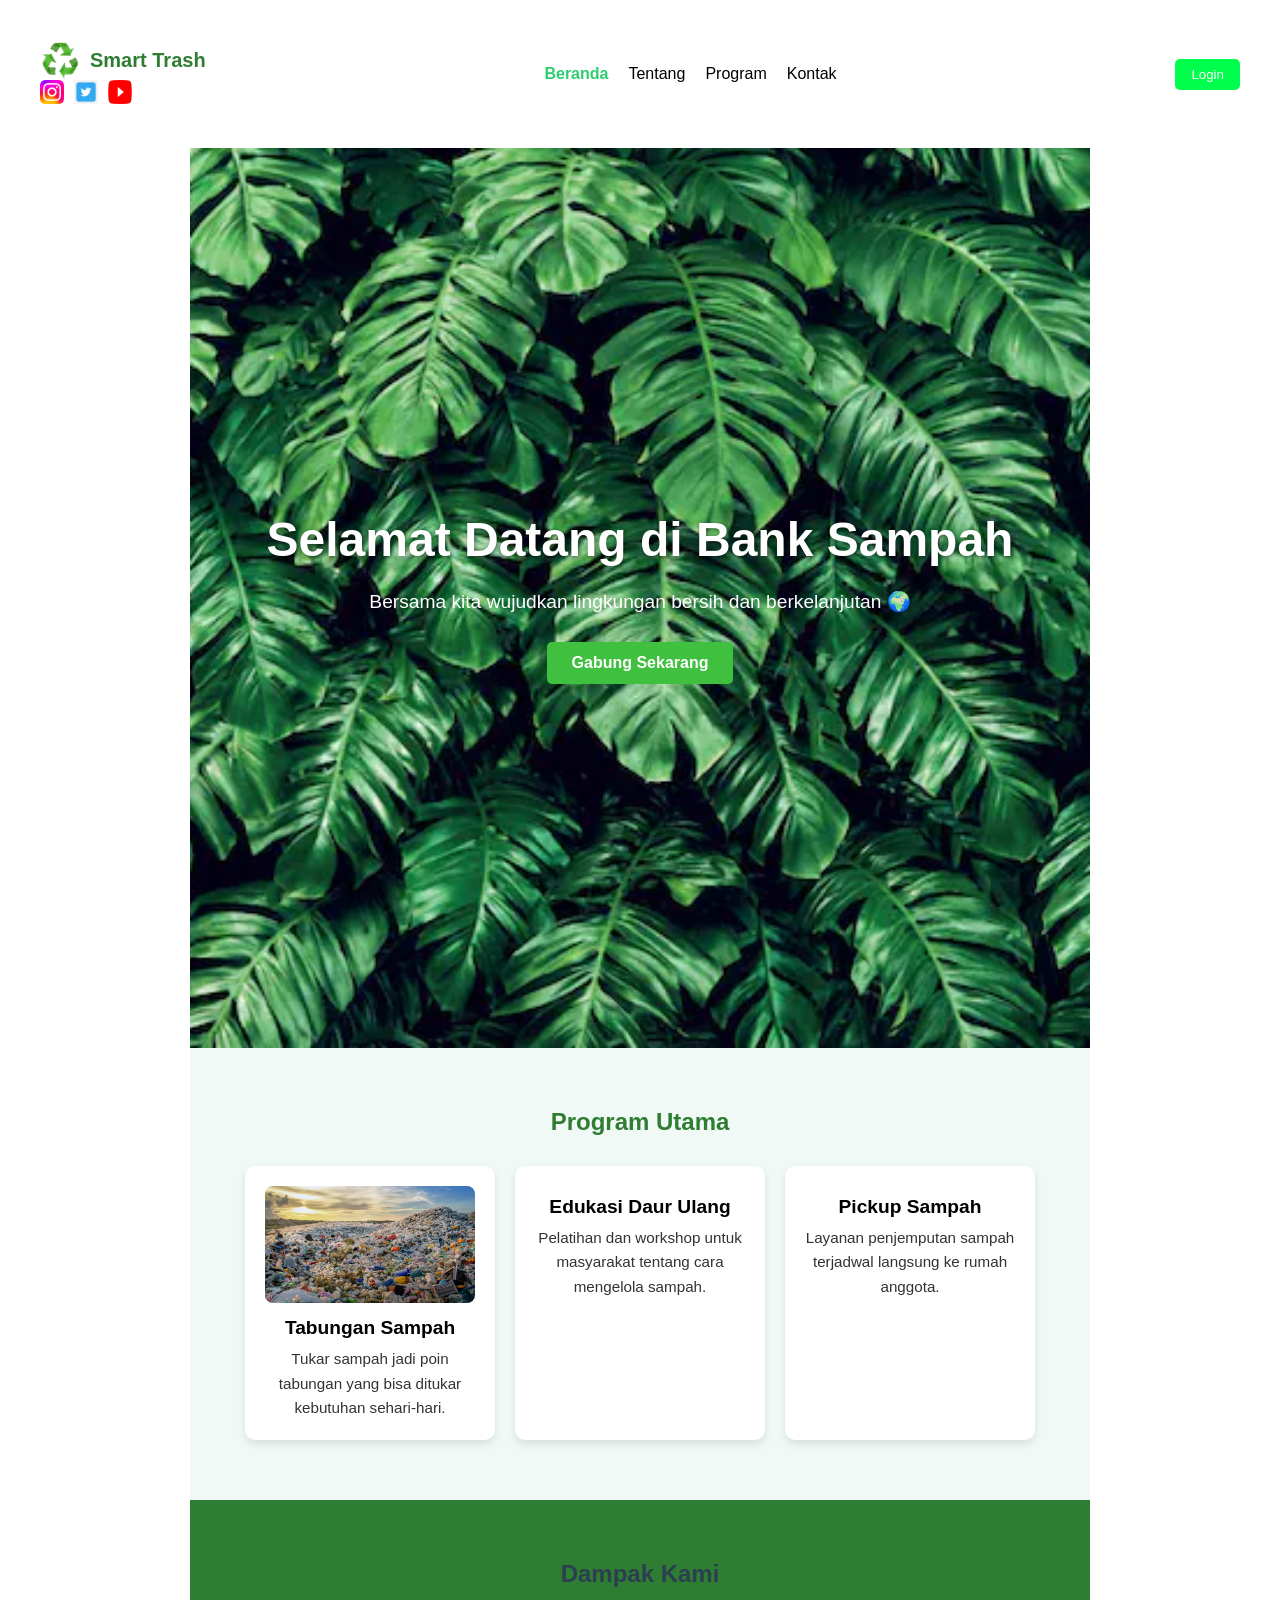
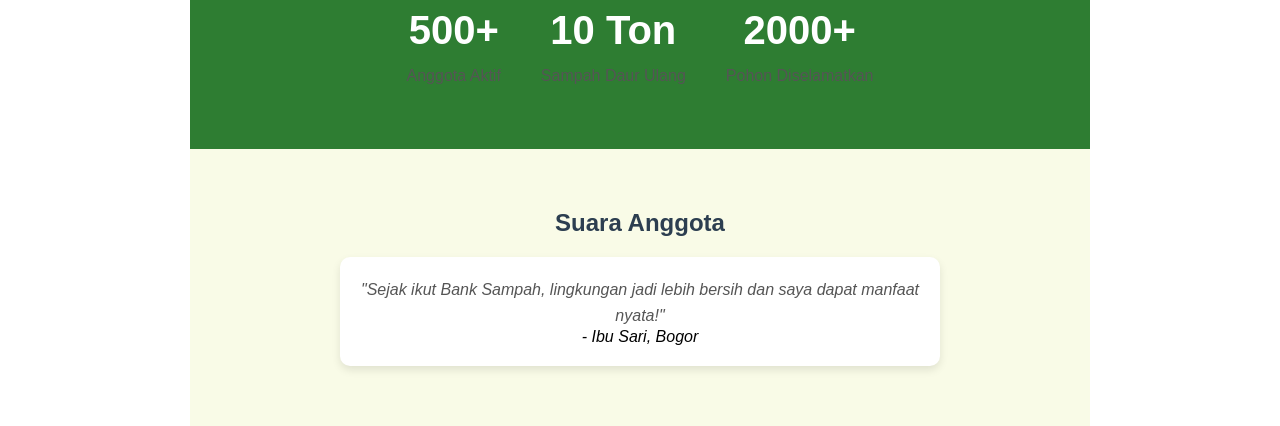
==== index.html @ 3bf2f94e "message" ====
<!DOCTYPE html>
<html lang="id">
<head>
  <meta charset="UTF-8">
  <meta name="viewport" content="width=device-width, initial-scale=1.0">
  <title>Bank Sampah</title>
  <link rel="stylesheet" href="style.css">
</head>
<body>
  <!-- Navbar -->
<header>
  <div class="header-top">
    <div class="brand">
      <img src="images/green-1968596_1280.png" alt="Smart Trash" class="logo">
      <span class="brand-text">Smart Trash</span>
    </div>

    <div class="sosmed">
      <a href="#"><img src="images/instagram.webp" alt="Instagram" /></a>
      <a href="#"><img src="images/twitter.png" alt="Twitter" /></a>
      <a href="#"><img src="images/Youtube.png" alt="YouTube" /></a>
    </div>
  </div>

  <nav>
    <ul>
      <li><a href="index.html">Beranda</a></li>
      <li><a href="tentang.html">Tentang</a></li>
      <li><a href="program.html">Program</a></li>
      <li><a href="kontak.html">Kontak</a></li>
    </ul>
  </nav>

  <div class="login-btn">
    <a href="login.html"><button>Login</button></a>
  </div>
</header>



<section class="hero">
  <h1>Selamat Datang di Bank Sampah</h1>
  <p>Bersama kita wujudkan lingkungan bersih dan berkelanjutan 🌍</p>
  <a href="#" class="cta">Gabung Sekarang</a>
</section>

  <!-- Program Utama -->
<section class="programs">
  <h2>Program Utama</h2>
  <div class="program-list">

  <a href="artikel.html" class="program-card">
  <img src="images/sampahh.jpg" alt="Tabungan Sampah" class="program-img">
  <h3>Tabungan Sampah</h3>
  <p>Tukar sampah jadi poin tabungan yang bisa ditukar kebutuhan sehari-hari.</p>
</a>



    <div class="program-card">
      <h3>Edukasi Daur Ulang</h3>
      <p>Pelatihan dan workshop untuk masyarakat tentang cara mengelola sampah.</p>
    </div>
    <div class="program-card">
      <h3>Pickup Sampah</h3>
      <p>Layanan penjemputan sampah terjadwal langsung ke rumah anggota.</p>
    </div>
  </div>
</section>

<!-- Statistik Dampak -->
<section class="stats">
  <h2>Dampak Kami</h2>
  <div class="stats-grid">
    <div class="stat">
      <h3>500+</h3>
      <p>Anggota Aktif</p>
    </div>
    <div class="stat">
      <h3>10 Ton</h3>
      <p>Sampah Daur Ulang</p>
    </div>
    <div class="stat">
      <h3>2000+</h3>
      <p>Pohon Diselamatkan</p>
    </div>
  </div>
</section>

<!-- Testimoni -->
<section class="testimoni">
  <h2>Suara Anggota</h2>
  <div class="testimoni-card">
    <p>"Sejak ikut Bank Sampah, lingkungan jadi lebih bersih dan saya dapat manfaat nyata!"</p>
    <span>- Ibu Sari, Bogor</span>
  </div>
</section>

  <script src="script.js"></script>
</body>
</html>
---- style.css ----
/* Reset */
* {
  margin: 0;
  padding: 0;
  box-sizing: border-box;
  font-family: 'Segoe UI', sans-serif;
}

/* Navbar */
header {
  display: flex;
  justify-content: space-between;
  align-items: center;
  background: #ffffff;
  padding: 40px 40px;
  color: white;
}

header .logo {
  font-size: 1.5em;
  font-weight: bold;
}


nav ul {
  list-style: none;
  display: flex;
  gap: 20px;
  color: black
}

nav ul li a {
  text-decoration: none;
  color: white;
  transition: 0.3s;
    color: black
}

nav ul li a:hover {
  color: #c8e6c9;
}

.login-btn button {
  background: #00ff4c;
  color: #ffffff;
  border: none;
  padding: 8px 16px;
  border-radius: 5px;
  cursor: pointer;
  transition: 0.3s;
}

.login-btn button:hover {
  background: #c2ffce;
}

/* Hero Section */
.hero {
  width: 100vw;
  height: 100vh;
  background-image: url('images/daun2.webp'); /* ganti dengan gambar kamu */
  background-size: cover;
  background-position: center;
  background-repeat: no-repeat;
  display: flex;
  flex-direction: column;
  justify-content: center;
  align-items: center;
  color: white;
  text-align: center;
  padding: 0 20px;
  box-sizing: border-box;
}


.hero h1 {
  color: #ffffff; /* ganti dengan warna yang kontras dengan background */
  font-size: 3em;
  text-shadow: 1px 1px 4px rgba(0,0,0,0.5); /* supaya tetap terbaca di atas gambar */
}


.hero p {
  color:  #ffffff;
  font-size: 1.2em;
  margin-bottom: 25px;
}

.cta {
  background: #3fc13f;
  padding: 12px 25px;
  border-radius: 5px;
  text-decoration: none;
  color: white;
  font-weight: bold;
  transition: 0.3s;
}

.cta:hover {
  background: #1b5e20;
}

/* Program Section */
.programs {
  padding: 60px 40px;
  background: #f1f8e9;
  text-align: center;
}

.programs h2 {
  margin-bottom: 30px;
  color: #2e7d32;
}

.program-list {
  display: flex;
  justify-content: center;
  gap: 20px;
  flex-wrap: wrap;
}



.program-card:hover {
  transform: translateY(-5px);
  box-shadow: 0 6px 12px rgba(0,0,0,0.15);
}
/* Stats Section */
.stats {
  padding: 60px 40px;
  background: #2e7d32;
  color: white;
  text-align: center;
}

.stats-grid {
  display: flex;
  justify-content: center;
  gap: 40px;
  flex-wrap: wrap;
}

.stat h3 {
  font-size: 2.5em;
  margin-bottom: 10px;
}

/* Testimoni Section */
.testimoni {
  padding: 60px 40px;
  background: #f9fbe7;
  text-align: center;
}

.testimoni-card {
  max-width: 600px;
  margin: auto;
  background: white;
  padding: 20px;
  border-radius: 10px;
  font-style: italic;
  box-shadow: 0 4px 8px rgba(0,0,0,0.1);
}


.program-card {
  background: white;
  padding: 20px;
  border-radius: 10px;
  width: 250px;
  box-shadow: 0 4px 8px rgba(0,0,0,0.1);
  transition: 0.3s;
  text-decoration: none;
  color: inherit; /* ini penting agar teks tetap hitam */
  display: block;
}

.program-card h3 {
  color: #000;
  margin-top: 10px;
  font-size: 1.2em;
}

.program-card p {
  color: #333;
  font-size: 0.95em;
  margin-top: 8px;
}

.program-img {
  width: 100%;
  height: auto;
  border-radius: 8px;
}


nav ul li a.active {
  color: #2ecc71; /* hijau terang */
  font-weight: bold;
}


.social-icons {
  margin-top: 10px;
  font-size: 1.1em;
}

.social-icons a {
  text-decoration: none;
  margin: 0 8px;
  color: #2ecc71;
  font-weight: bold;
}

.social-icons a:hover {
  text-decoration: underline;
}


section {
  padding: 60px 20px;
  max-width: 900px;
  margin: auto;
}

h1, h2 {
  color: #2c3e50;
  margin-bottom: 20px;
}

p, ul {
  line-height: 1.6;
  color: #555;
}

.about, .contact {
  background-color: #f9f9f9;
  border-radius: 8px;
  padding: 40px;
  margin-bottom: 40px;
}


.hero-tentang {
  width: 100%;
  height: 300px;
  background-image: url('images/kerja_bakti.jpeg'); /* ganti dengan gambar kamu */
  background-size: cover;
  background-position: center;
  background-repeat: no-repeat;
  display: flex;
  align-items: center;
  justify-content: center;
  color: white;
  text-align: center;
  padding: 0 20px;
}


.hero-tentang h1 {
  font-size: 3em;
  margin: 0;
}

.konten-tentang {
  max-width: 800px;
  margin: 60px auto;
  padding: 0 20px;
  line-height: 1.8;
  color: #333;
}

.konten-tentang h2 {
  margin-top: 40px;
  color: #2c3e50;
}

.slide-out {
  animation: slideOutLeft 0.4s ease forwards;
}

@keyframes slideOutLeft {
  from {
    opacity: 1;
    transform: translateX(0);
  }
  to {
    opacity: 0;
    transform: translateX(-100px);
  }
}

.slide-in {
  animation: slideInRight 0.4s ease forwards;
}

@keyframes slideInRight {
  from {
    opacity: 0;
    transform: translateX(100px);
  }
  to {
    opacity: 1;
    transform: translateX(0);
  }
}


@keyframes zoomText {
  0% {
    transform: scale(1);
  }
  50% {
    transform: scale(1.2);
  }
  100% {
    transform: scale(1);
  }
}

.nav-zoom {
  animation: zoomText 0.4s ease;
}


nav a {
  display: inline-block;
  transition: transform 0.3s ease;
}

nav a:hover {
  transform: scale(1.2);
}




.logo a {
  text-decoration: none;
  color: #f9fbfc; /* warna teks, bisa kamu ganti */
  font-size: 0.8em;
  font-weight: bold;
  font-family: 'Poppins', sans-serif; /* opsional */
  transition: transform 0.3s ease;
}

.logo a:hover {
  transform: scale(1.05);
}

.logo {
  text-decoration: none;
  color: white;
  font-size: 1.8em;
  font-weight: normal;
  font-family: 'Poppins', sans-serif;
}

.logo {
  color: white !important;
  text-decoration: none !important;
  font-weight: normal !important;
}

.logo {
  color: white !important;
  text-decoration: none !important;
  font-weight: normal !important;
  font-size: 1.8em;
  font-family: 'Poppins', sans-serif;
}
/* Aturan untuk logo */
.logo {
  width: 70px;      /* atur lebar sesuai kebutuhan */
  height: auto;      /* biar proporsional */
  display: inline-block;
}

/* Aturan untuk logo */
.logo {
  width: 60px;       /* sesuaikan ukuran logo */
  height: auto;
  vertical-align: middle;
}

/* Aturan untuk teks di sebelah logo */
.brand-text {
  font-size: 20px;   /* ukuran teks */
  font-weight: bold; /* tebal agar menonjol */
  color: #2e7d32;    /* hijau ramah lingkungan */
  margin-left: 10px; /* jarak antara logo dan teks */
  vertical-align: middle;
}

/* Supaya logo + teks sejajar */
.brand {
  display: flex;
  align-items: center;
  text-decoration: none; /* hilangkan underline link */
}



.logo-area {
  display: flex;
  flex-direction: column;
  align-items: flex-start;
  gap: 10px;
}

.logo {
  color: white !important;
  text-decoration: none !important;
  font-size: 1.8em;
  font-weight: normal !important;
  font-family: 'Poppins', sans-serif;
}






.logo {
  width: 40px;       /* ubah angka ini sesuai ukuran yang kamu mau */
  height: auto;      /* biar proporsional dan tidak gepeng */
}


.sosmed {
  display: flex;
  gap: 10px; /* jarak antar ikon */
}

.sosmed img {
  width: 24px;
  height: 24px;
}


.programs {
  width: 100vw;
  padding: 60px 20px;
  background-color: #f0f9f5;
  box-sizing: border-box;
  text-align: center;
}

.programs h1 {
  font-size: 2.5em;
  margin-bottom: 40px;
  color: #2c3e50;
  font-family: 'Poppins', sans-serif;
}

.program-item {
  max-width: 800px;
  margin: 0 auto 40px;
  padding: 20px;
  background: white;
  border-radius: 10px;
  box-shadow: 0 2px 8px rgba(0,0,0,0.1);
  text-align: left;
  transition: transform 0.3s ease;
}

.program-item:hover {
  transform: scale(1.02);
}

.program-item h2 {
  color: #27ae60;
  margin-bottom: 10px;
  font-size: 1.4em;
}

.program-item p {
  line-height: 1.8;
  color: #333;
  font-size: 1em;
}


.kontak {
  width: 100vw;
  padding: 60px 20px;
  background-color: #eefaf3;
  box-sizing: border-box;
  text-align: center;
}

.kontak h1 {
  font-size: 2.5em;
  margin-bottom: 20px;
  color: #2c3e50;
}

.kontak ul {
  list-style: none;
  padding: 0;
  margin-bottom: 40px;
  color: #333;
}

.kontak ul li {
  margin: 10px 0;
}

.form-kontak {
  max-width: 600px;
  margin: 0 auto;
  text-align: left;
}

.form-kontak label {
  display: block;
  margin-top: 20px;
  font-weight: bold;
}

.form-kontak input,
.form-kontak textarea {
  width: 100%;
  padding: 10px;
  margin-top: 5px;
  border: 1px solid #ccc;
  border-radius: 6px;
  font-size: 1em;
}

.form-kontak button {
  margin-top: 20px;
  padding: 10px 20px;
  background-color: #27ae60;
  color: white;
  border: none;
  border-radius: 6px;
  cursor: pointer;
  transition: background-color 0.3s ease;
}

.form-kontak button:hover {
  background-color: #219150;
}
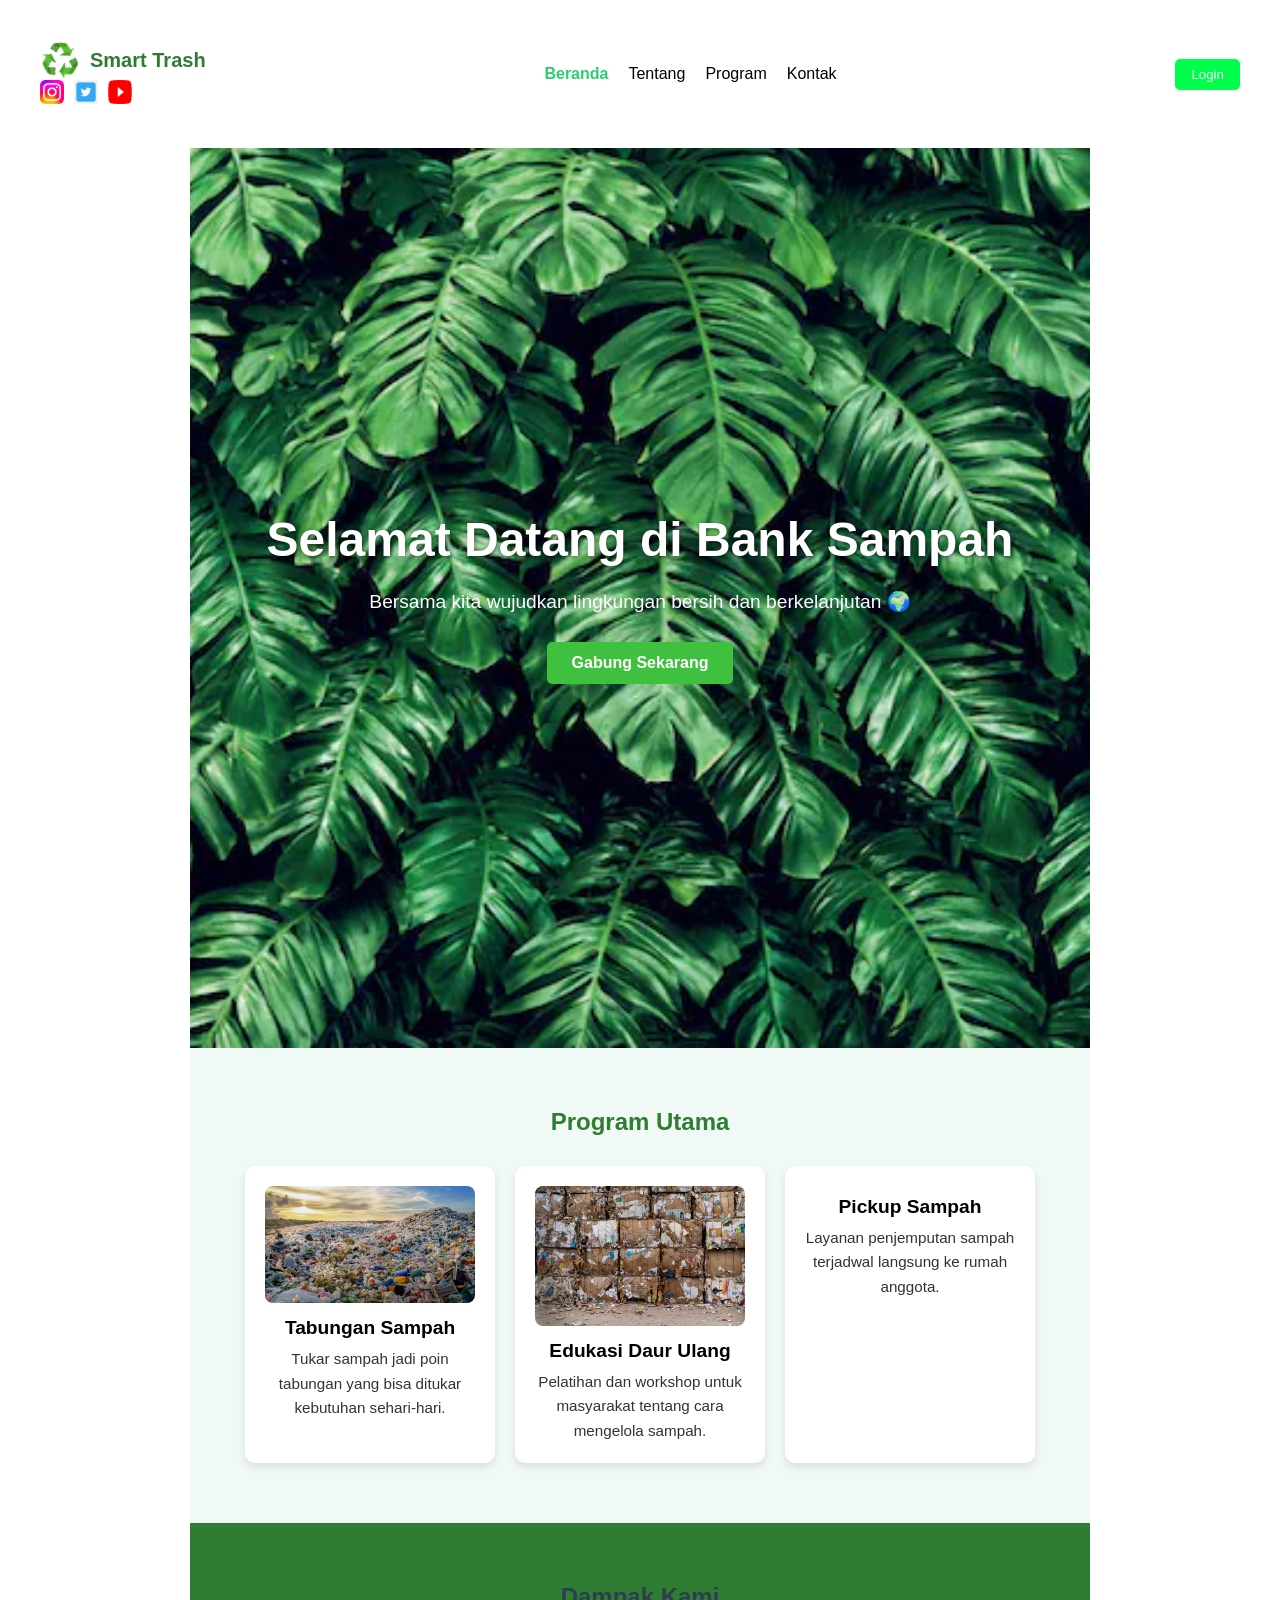
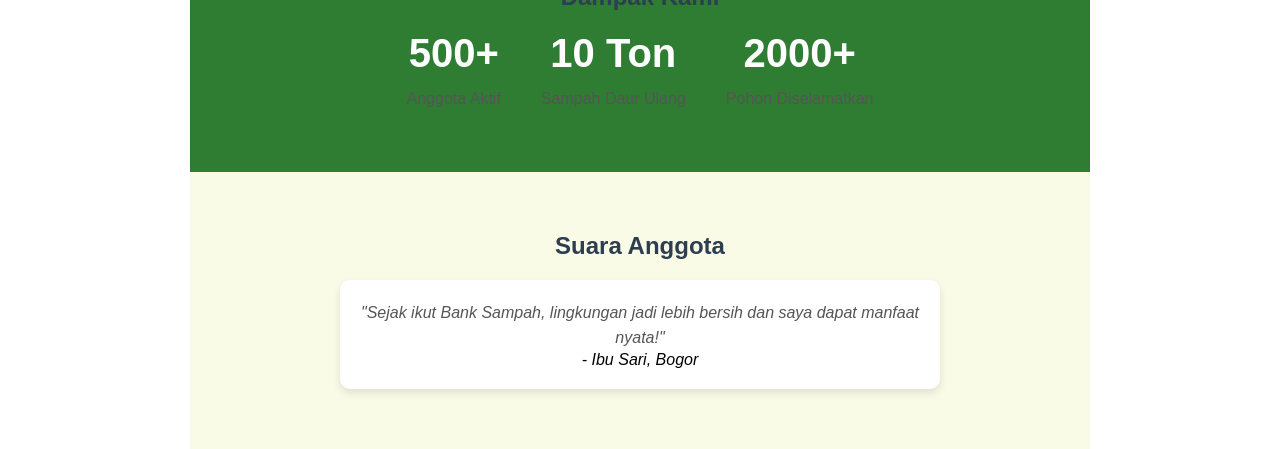
==== commit 2735a920: "message" ====
--- a/index.html
+++ b/index.html
@@ -57,10 +57,12 @@
 
 
 
-    <div class="program-card">
-      <h3>Edukasi Daur Ulang</h3>
-      <p>Pelatihan dan workshop untuk masyarakat tentang cara mengelola sampah.</p>
-    </div>
+ <a href="artikel2.html" class="program-card">
+  <img src="images/sampah1.jpg" alt="Edukasi Daur Ulang" class="program-img">
+  <h3>Edukasi Daur Ulang</h3>
+  <p>Pelatihan dan workshop untuk masyarakat tentang cara mengelola sampah.</p>
+</a>
+
     <div class="program-card">
       <h3>Pickup Sampah</h3>
       <p>Layanan penjemputan sampah terjadwal langsung ke rumah anggota.</p>
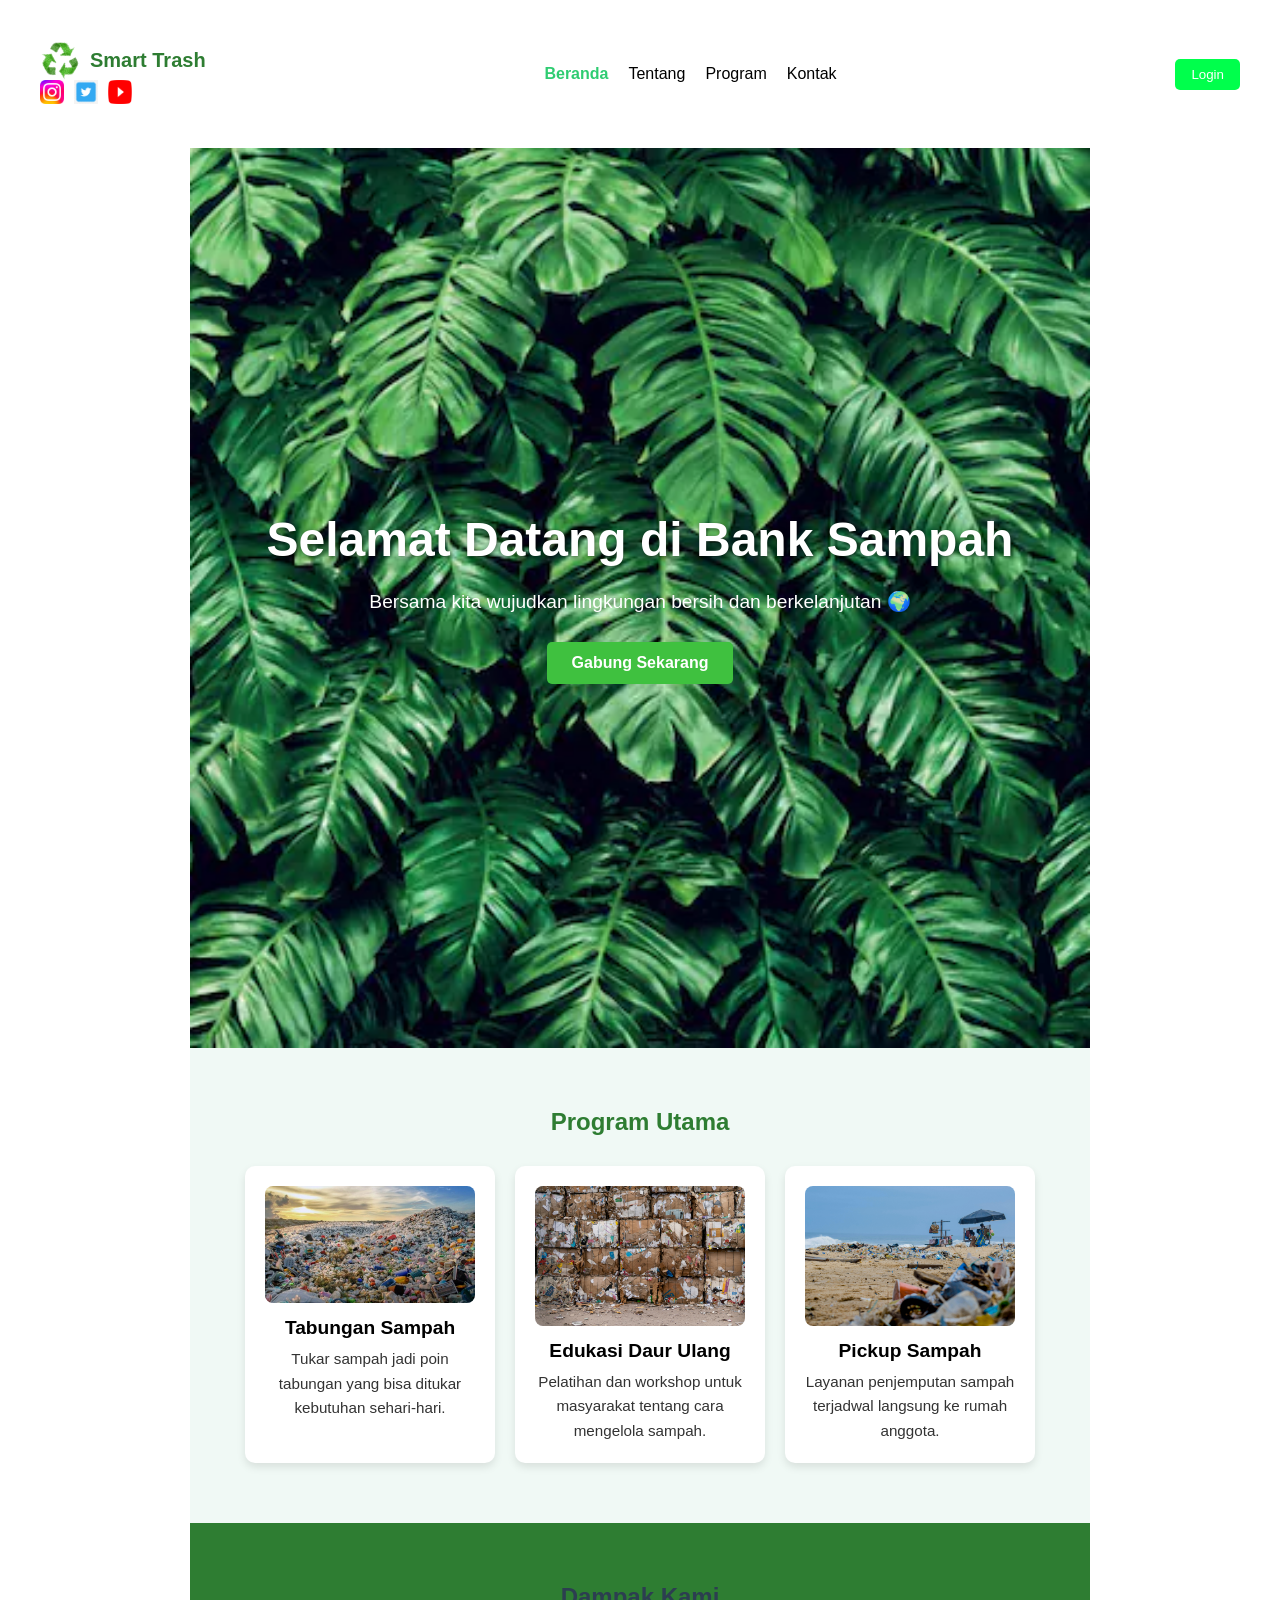
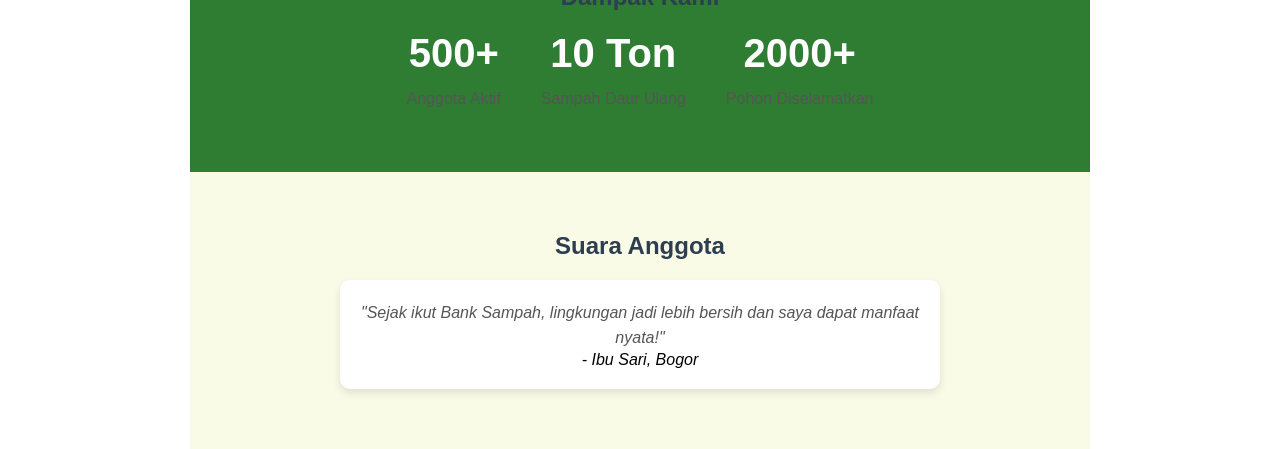
==== commit c55e7d09: "message" ====
--- a/index.html
+++ b/index.html
@@ -63,11 +63,12 @@
   <p>Pelatihan dan workshop untuk masyarakat tentang cara mengelola sampah.</p>
 </a>
 
-    <div class="program-card">
-      <h3>Pickup Sampah</h3>
-      <p>Layanan penjemputan sampah terjadwal langsung ke rumah anggota.</p>
-    </div>
-  </div>
+<a href="artikel3.html" class="program-card">
+  <img src="images/sampah3.jpg" alt="Pickup Sampah" class="program-img">
+  <h3>Pickup Sampah</h3>
+  <p>Layanan penjemputan sampah terjadwal langsung ke rumah anggota.</p>
+</a>
+
 </section>
 
 <!-- Statistik Dampak -->
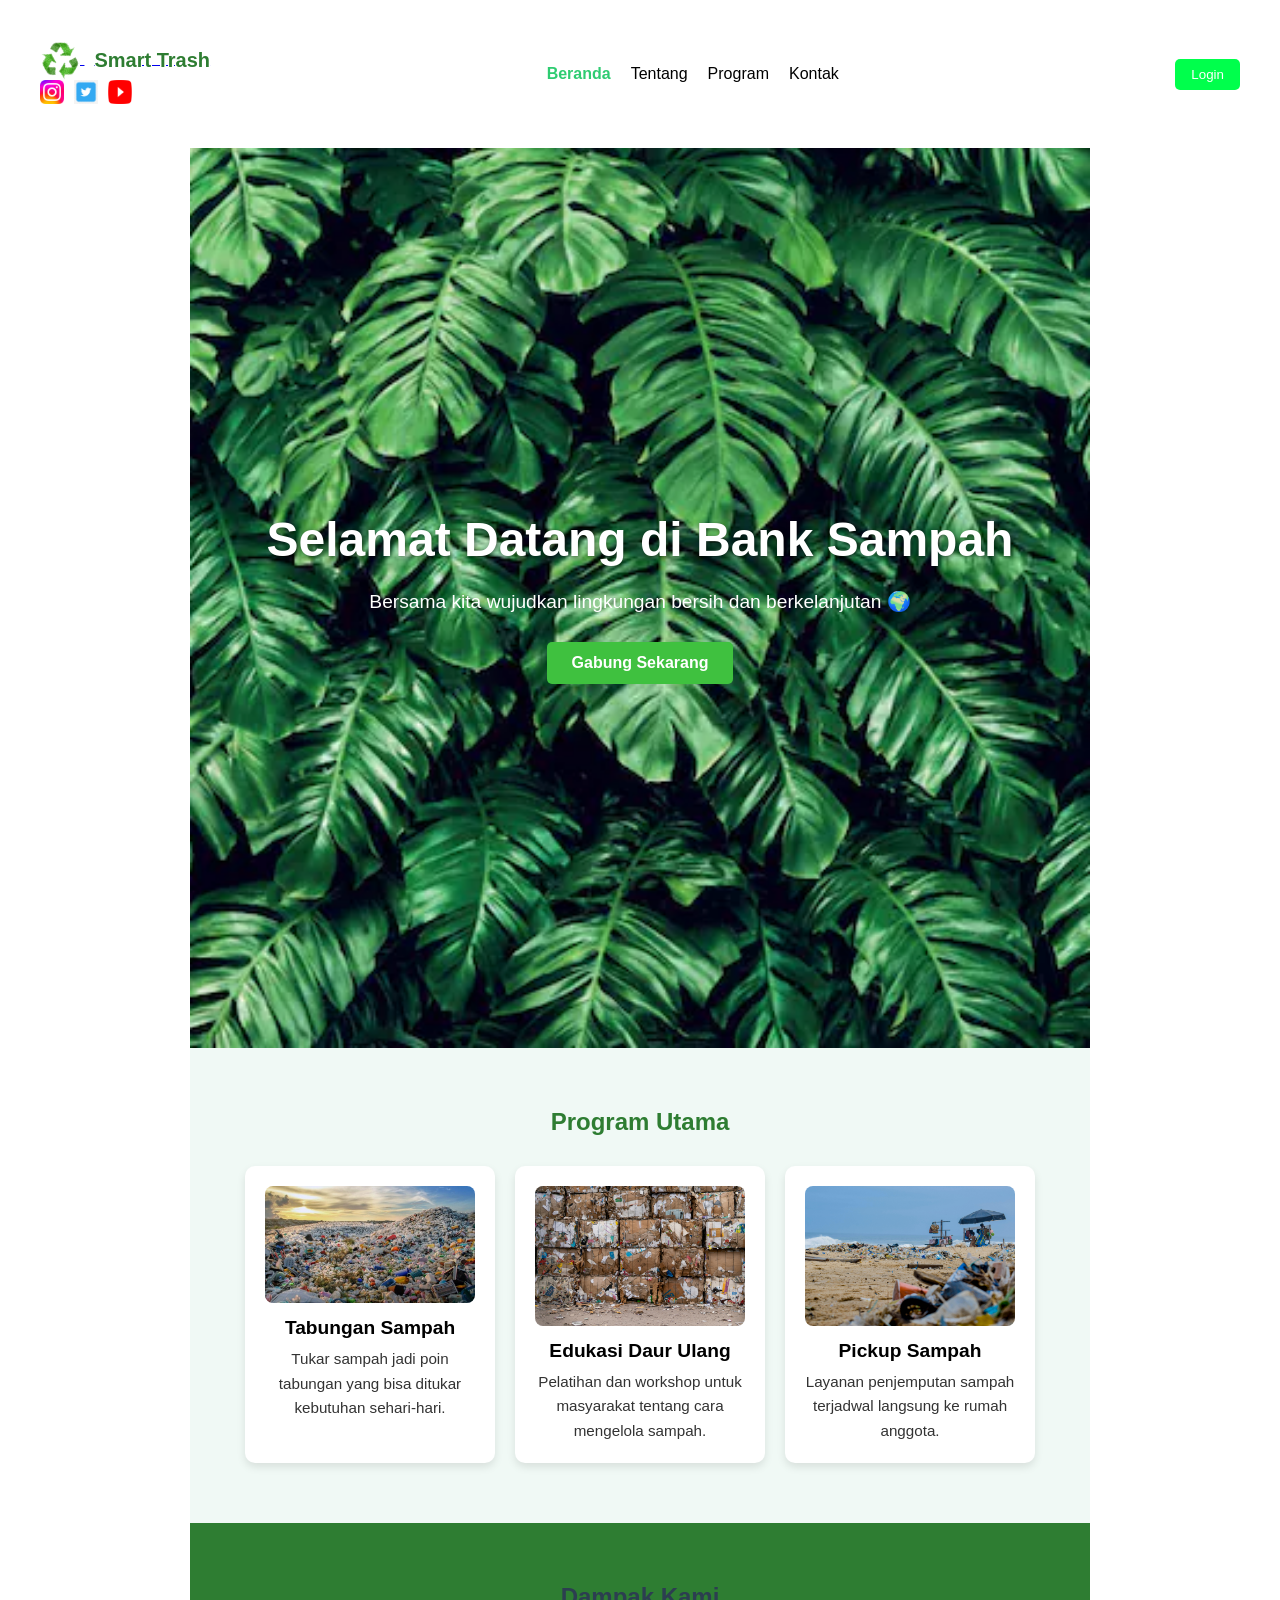
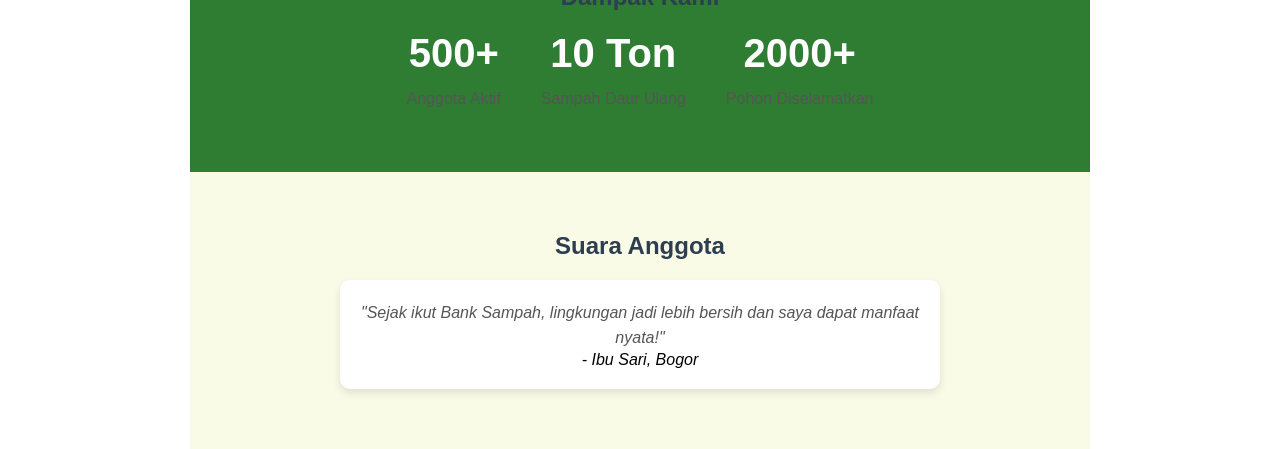
==== commit 621a4d4e: "coba" ====
--- a/index.html
+++ b/index.html
@@ -10,10 +10,13 @@
   <!-- Navbar -->
 <header>
   <div class="header-top">
-    <div class="brand">
-      <img src="images/green-1968596_1280.png" alt="Smart Trash" class="logo">
-      <span class="brand-text">Smart Trash</span>
-    </div>
+<div class="brand">
+  <a href="index.html" class="brand-link">
+    <img src="images/green-1968596_1280.png" alt="Smart Trash" class="logo">
+    <span class="brand-text">Smart Trash</span>
+  </a>
+</div>
+
 
     <div class="sosmed">
       <a href="#"><img src="images/instagram.webp" alt="Instagram" /></a>
